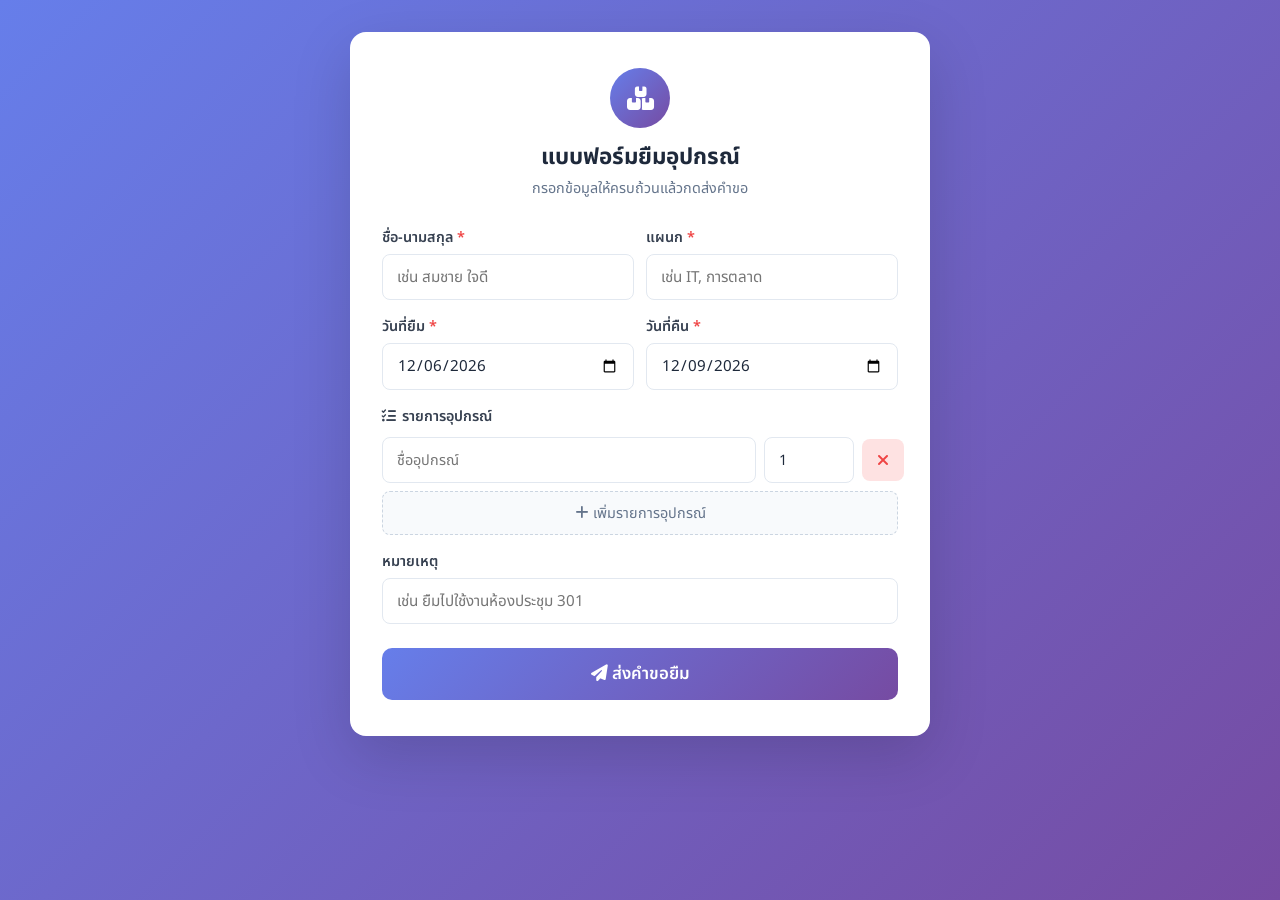
==== form.html @ 939d4cf4 "Add borrowing form page with mobile-friendly design" ====
<!DOCTYPE html>
<html lang="th">
<head>
  <meta charset="UTF-8">
  <meta name="viewport" content="width=device-width, initial-scale=1.0">
  <title>แบบฟอร์มยืมอุปกรณ์</title>
  <link rel="preconnect" href="https://fonts.googleapis.com">
  <link rel="preconnect" href="https://fonts.gstatic.com" crossorigin>
  <link href="https://fonts.googleapis.com/css2?family=Inter:wght@300;400;500;600;700&family=Noto+Sans+Thai:wght@300;400;500;600;700&display=swap" rel="stylesheet">
  <link rel="stylesheet" href="https://cdnjs.cloudflare.com/ajax/libs/font-awesome/6.4.0/css/all.min.css">
  <style>
    *, *::before, *::after { box-sizing: border-box; margin: 0; padding: 0; }

    body {
      font-family: 'Noto Sans Thai', 'Inter', sans-serif;
      background: linear-gradient(135deg, #667eea 0%, #764ba2 100%);
      min-height: 100vh;
      display: flex;
      align-items: flex-start;
      justify-content: center;
      padding: 32px 16px;
    }

    .form-card {
      background: #fff;
      border-radius: 16px;
      padding: 36px 32px;
      width: 100%;
      max-width: 580px;
      box-shadow: 0 20px 60px rgba(0,0,0,0.15);
    }

    .form-header {
      text-align: center;
      margin-bottom: 28px;
    }
    .form-header .icon-circle {
      width: 60px; height: 60px;
      background: linear-gradient(135deg, #667eea, #764ba2);
      border-radius: 50%;
      display: flex; align-items: center; justify-content: center;
      margin: 0 auto 12px;
      font-size: 1.5rem; color: #fff;
    }
    .form-header h1 { font-size: 1.4rem; font-weight: 700; color: #1e293b; }
    .form-header p { color: #64748b; font-size: 0.9rem; margin-top: 4px; }
    .required-star { color: #ef4444; }

    .form-group { margin-bottom: 16px; }
    .form-group label {
      display: block;
      font-size: 0.9rem;
      font-weight: 600;
      color: #374151;
      margin-bottom: 6px;
    }
    .form-group input, .form-group select {
      width: 100%;
      padding: 10px 14px;
      border: 1.5px solid #e2e8f0;
      border-radius: 8px;
      font-size: 0.95rem;
      font-family: inherit;
      color: #1e293b;
      transition: border-color 0.2s;
    }
    .form-group input:focus, .form-group select:focus {
      outline: none;
      border-color: #667eea;
      box-shadow: 0 0 0 3px rgba(102,126,234,0.15);
    }

    .form-row { display: grid; grid-template-columns: 1fr 1fr; gap: 12px; }

    /* Items section */
    .items-section { margin-bottom: 16px; }
    .items-label {
      font-size: 0.9rem;
      font-weight: 600;
      color: #374151;
      margin-bottom: 10px;
      display: flex;
      align-items: center;
      gap: 6px;
    }
    .item-row {
      display: grid;
      grid-template-columns: 1fr 90px 36px;
      gap: 8px;
      margin-bottom: 8px;
      align-items: center;
    }
    .item-row input {
      width: 100%;
      padding: 10px 14px;
      border: 1.5px solid #e2e8f0;
      border-radius: 8px;
      font-size: 0.9rem;
      font-family: inherit;
      color: #1e293b;
    }
    .item-row input:focus {
      outline: none;
      border-color: #667eea;
      box-shadow: 0 0 0 3px rgba(102,126,234,0.15);
    }
    .btn-remove {
      width: 36px; height: 36px;
      border: none;
      background: #fee2e2;
      color: #ef4444;
      border-radius: 8px;
      cursor: pointer;
      font-size: 1rem;
      display: flex; align-items: center; justify-content: center;
    }
    .btn-remove:hover { background: #fecaca; }

    .btn-add-item {
      width: 100%;
      padding: 9px;
      border: 1.5px dashed #cbd5e1;
      background: #f8fafc;
      border-radius: 8px;
      color: #64748b;
      font-size: 0.9rem;
      font-family: inherit;
      cursor: pointer;
      transition: all 0.2s;
    }
    .btn-add-item:hover { border-color: #667eea; color: #667eea; background: #f0f4ff; }

    .btn-submit {
      width: 100%;
      padding: 13px;
      background: linear-gradient(135deg, #667eea, #764ba2);
      color: #fff;
      border: none;
      border-radius: 10px;
      font-size: 1rem;
      font-weight: 600;
      font-family: inherit;
      cursor: pointer;
      margin-top: 8px;
      transition: opacity 0.2s;
    }
    .btn-submit:hover { opacity: 0.9; }
    .btn-submit:disabled { opacity: 0.6; cursor: not-allowed; }

    /* Success screen */
    .success-screen {
      display: none;
      text-align: center;
      padding: 20px 0;
    }
    .success-screen .success-icon {
      width: 70px; height: 70px;
      background: #dcfce7;
      border-radius: 50%;
      display: flex; align-items: center; justify-content: center;
      margin: 0 auto 16px;
      font-size: 2rem; color: #16a34a;
    }
    .success-screen h2 { color: #1e293b; margin-bottom: 8px; }
    .success-screen p { color: #64748b; font-size: 0.9rem; margin-bottom: 20px; }
    .btn-back {
      display: inline-block;
      padding: 10px 24px;
      background: #f1f5f9;
      color: #374151;
      border: none;
      border-radius: 8px;
      font-size: 0.9rem;
      font-family: inherit;
      cursor: pointer;
      text-decoration: none;
    }

    .error-msg {
      background: #fee2e2;
      color: #dc2626;
      padding: 10px 14px;
      border-radius: 8px;
      font-size: 0.9rem;
      margin-top: 8px;
      display: none;
    }

    /* Mobile: bigger touch targets */
    .form-group input, .form-group select,
    .item-row input {
      min-height: 46px;
    }
    .btn-submit { min-height: 50px; font-size: 1.05rem; }
    .btn-add-item { min-height: 44px; }
    .btn-remove { width: 42px; height: 42px; min-width: 42px; }

    @media (max-width: 520px) {
      body { padding: 0; align-items: flex-end; }
      .form-card {
        border-radius: 20px 20px 0 0;
        padding: 24px 20px 32px;
        max-width: 100%;
        min-height: unset;
      }
      .form-header { margin-bottom: 20px; }
      .form-header .icon-circle { width: 52px; height: 52px; font-size: 1.3rem; }
      .form-header h1 { font-size: 1.2rem; }
      .form-row { grid-template-columns: 1fr; gap: 0; }
      .item-row { grid-template-columns: 1fr 80px 42px; }
    }

    @media (max-width: 360px) {
      .item-row { grid-template-columns: 1fr 70px 42px; }
    }
  </style>
</head>
<body>

<div class="form-card">
  <div class="form-header">
    <div class="icon-circle"><i class="fa-solid fa-boxes-stacked"></i></div>
    <h1>แบบฟอร์มยืมอุปกรณ์</h1>
    <p>กรอกข้อมูลให้ครบถ้วนแล้วกดส่งคำขอ</p>
  </div>

  <!-- Form -->
  <form id="borrow-form">
    <div class="form-row">
      <div class="form-group">
        <label for="f-name">ชื่อ-นามสกุล <span class="required-star">*</span></label>
        <input type="text" id="f-name" placeholder="เช่น สมชาย ใจดี" required>
      </div>
      <div class="form-group">
        <label for="f-dept">แผนก <span class="required-star">*</span></label>
        <input type="text" id="f-dept" placeholder="เช่น IT, การตลาด" required>
      </div>
    </div>

    <div class="form-row">
      <div class="form-group">
        <label for="f-borrow-date">วันที่ยืม <span class="required-star">*</span></label>
        <input type="date" id="f-borrow-date" required>
      </div>
      <div class="form-group">
        <label for="f-return-date">วันที่คืน <span class="required-star">*</span></label>
        <input type="date" id="f-return-date" required>
      </div>
    </div>

    <div class="items-section">
      <div class="items-label">
        <i class="fa-solid fa-list-check"></i> รายการอุปกรณ์
      </div>
      <div id="items-container">
        <!-- item rows injected here -->
      </div>
      <button type="button" class="btn-add-item" id="btn-add-item">
        <i class="fa-solid fa-plus"></i> เพิ่มรายการอุปกรณ์
      </button>
    </div>

    <div class="form-group">
      <label for="f-notes">หมายเหตุ</label>
      <input type="text" id="f-notes" placeholder="เช่น ยืมไปใช้งานห้องประชุม 301">
    </div>

    <div class="error-msg" id="error-msg"></div>
    <button type="submit" class="btn-submit" id="btn-submit">
      <i class="fa-solid fa-paper-plane"></i> ส่งคำขอยืม
    </button>
  </form>

  <!-- Success screen -->
  <div class="success-screen" id="success-screen">
    <div class="success-icon"><i class="fa-solid fa-circle-check"></i></div>
    <h2>ส่งคำขอสำเร็จ!</h2>
    <p>ข้อมูลการยืมถูกบันทึกแล้ว<br>แอดมินจะตรวจสอบและอัปเดตสถานะให้</p>
    <button type="button" class="btn-back" id="btn-new-borrow">
      <i class="fa-solid fa-rotate-left"></i> ยืมรายการใหม่
    </button>
  </div>
</div>

<script>
  const APPS_SCRIPT_URL = 'https://script.google.com/macros/s/AKfycbyslB1Jv5FeXj5VaGGVeiKqm5rPLAuMg3bUA2riKLbvOQYLcpCAYk08VL5S-X4cAIs2sQ/exec';

  // Set default dates
  function pad(n) { return String(n).padStart(2, '0'); }
  function todayStr() {
    const d = new Date();
    return `${d.getFullYear()}-${pad(d.getMonth()+1)}-${pad(d.getDate())}`;
  }
  document.getElementById('f-borrow-date').value = todayStr();
  const ret = new Date(); ret.setDate(ret.getDate() + 3);
  document.getElementById('f-return-date').value = `${ret.getFullYear()}-${pad(ret.getMonth()+1)}-${pad(ret.getDate())}`;

  // Item rows
  let itemCount = 0;

  function addItemRow() {
    itemCount++;
    const container = document.getElementById('items-container');
    const div = document.createElement('div');
    div.className = 'item-row';
    div.dataset.item = itemCount;
    div.innerHTML = `
      <input type="text" class="item-name" placeholder="ชื่ออุปกรณ์" required>
      <input type="number" class="item-qty" min="1" value="1" placeholder="จำนวน">
      <button type="button" class="btn-remove" onclick="removeItem(this)">
        <i class="fa-solid fa-xmark"></i>
      </button>
    `;
    container.appendChild(div);
  }

  function removeItem(btn) {
    const rows = document.querySelectorAll('.item-row');
    if (rows.length <= 1) return;
    btn.closest('.item-row').remove();
  }

  document.getElementById('btn-add-item').addEventListener('click', addItemRow);
  addItemRow(); // start with 1 row

  // Submit
  document.getElementById('borrow-form').addEventListener('submit', async (e) => {
    e.preventDefault();
    const errEl = document.getElementById('error-msg');
    errEl.style.display = 'none';

    const name = document.getElementById('f-name').value.trim();
    const dept = document.getElementById('f-dept').value.trim();
    const borrowDate = document.getElementById('f-borrow-date').value;
    const returnDate = document.getElementById('f-return-date').value;
    const notes = document.getElementById('f-notes').value.trim();

    // Collect items
    const rows = document.querySelectorAll('.item-row');
    const itemParts = [];
    let valid = true;
    rows.forEach(row => {
      const name_ = row.querySelector('.item-name').value.trim();
      const qty = row.querySelector('.item-qty').value || '1';
      if (!name_) { valid = false; return; }
      itemParts.push(`${name_} x${qty}`);
    });

    if (!valid || itemParts.length === 0) {
      errEl.textContent = 'กรุณากรอกชื่ออุปกรณ์ให้ครบทุกรายการ';
      errEl.style.display = 'block';
      return;
    }

    const equipment = itemParts.join(', ');
    const btn = document.getElementById('btn-submit');
    btn.disabled = true;
    btn.innerHTML = '<i class="fa-solid fa-spinner fa-spin"></i> กำลังส่ง...';

    try {
      const now = new Date();
      const timestamp = `${now.getFullYear()}-${pad(now.getMonth()+1)}-${pad(now.getDate())}T${pad(now.getHours())}:${pad(now.getMinutes())}:${pad(now.getSeconds())}`;

      const record = {
        id: 'rec-' + Date.now(),
        timestamp,
        name,
        surname: dept,
        equipment,
        borrowDate,
        returnDate,
        status: 'กำลังยืม',
        notes
      };

      await fetch(APPS_SCRIPT_URL, {
        method: 'POST',
        redirect: 'follow',
        body: JSON.stringify({ action: 'addRecord', record })
      });

      document.getElementById('borrow-form').style.display = 'none';
      document.getElementById('success-screen').style.display = 'block';

    } catch (err) {
      errEl.textContent = 'เกิดข้อผิดพลาด กรุณาลองใหม่อีกครั้ง';
      errEl.style.display = 'block';
      btn.disabled = false;
      btn.innerHTML = '<i class="fa-solid fa-paper-plane"></i> ส่งคำขอยืม';
    }
  });

  document.getElementById('btn-new-borrow').addEventListener('click', () => {
    document.getElementById('borrow-form').reset();
    document.getElementById('items-container').innerHTML = '';
    addItemRow();
    document.getElementById('f-borrow-date').value = todayStr();
    document.getElementById('borrow-form').style.display = 'block';
    document.getElementById('success-screen').style.display = 'none';
    document.getElementById('btn-submit').disabled = false;
    document.getElementById('btn-submit').innerHTML = '<i class="fa-solid fa-paper-plane"></i> ส่งคำขอยืม';
  });
</script>
</body>
</html>
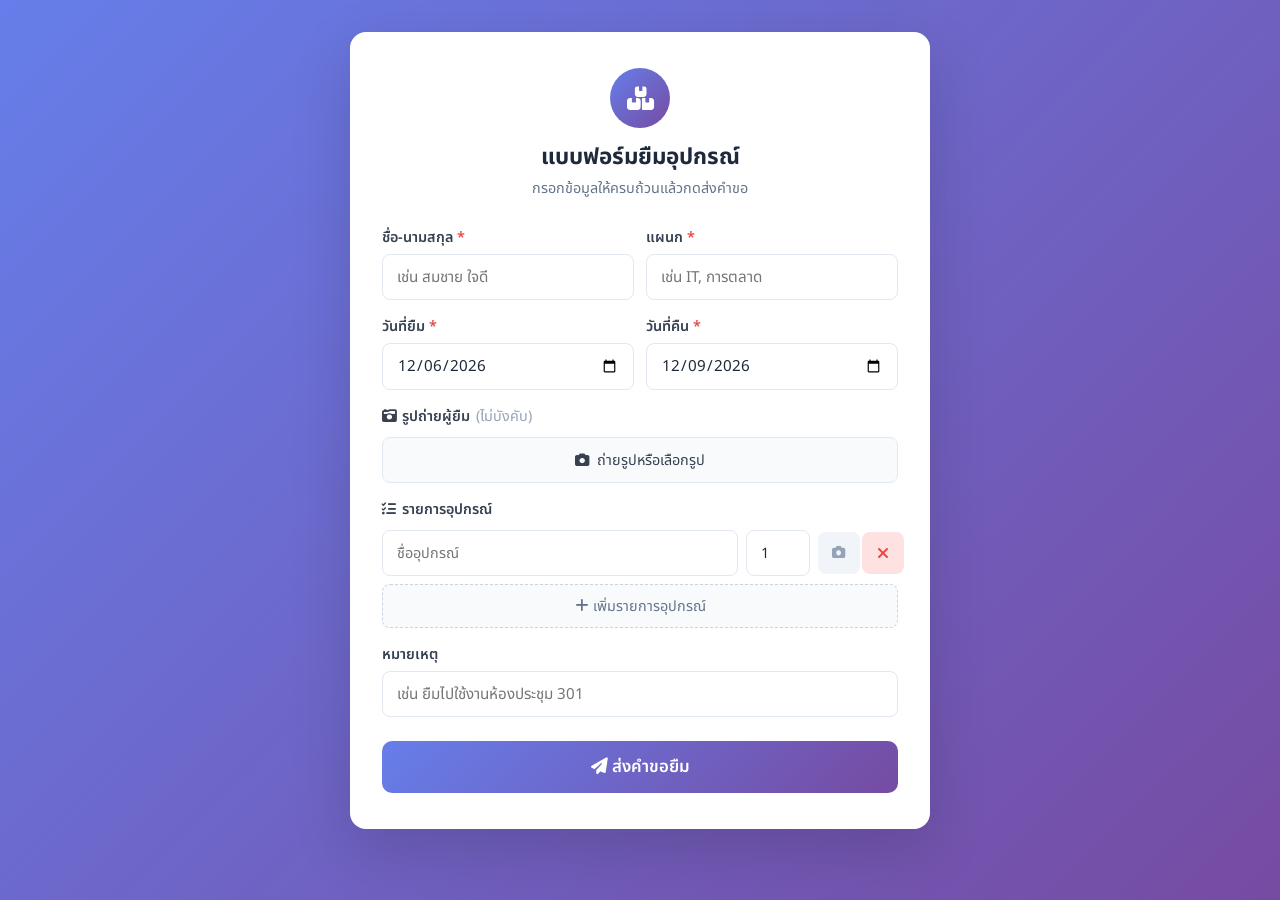
==== commit 7eaeda7e: "Add camera capture in form, photo popup in dashboard" ====
--- a/form.html
+++ b/form.html
@@ -85,7 +85,7 @@
     }
     .item-row {
       display: grid;
-      grid-template-columns: 1fr 90px 36px;
+      grid-template-columns: 1fr 64px 36px 36px;
       gap: 8px;
       margin-bottom: 8px;
       align-items: center;
@@ -115,6 +115,54 @@
       display: flex; align-items: center; justify-content: center;
     }
     .btn-remove:hover { background: #fecaca; }
+
+    .btn-cam-item {
+      width: 36px; height: 36px;
+      border: none;
+      background: #f1f5f9;
+      color: #94a3b8;
+      border-radius: 8px;
+      cursor: pointer;
+      font-size: 0.85rem;
+      display: flex; align-items: center; justify-content: center;
+      transition: background 0.15s, color 0.15s;
+      position: relative;
+    }
+    .btn-cam-item.has-photo { background: #e0e7ff; color: #667eea; }
+    .btn-cam-item:hover { background: #e2e8f0; color: #64748b; }
+
+    /* Selfie section */
+    .selfie-section { margin-bottom: 16px; }
+    .selfie-wrap { display: flex; gap: 10px; align-items: center; }
+    .selfie-preview {
+      position: relative; width: 60px; height: 60px; flex-shrink: 0;
+      display: none;
+    }
+    .selfie-preview img {
+      width: 60px; height: 60px;
+      border-radius: 8px; object-fit: cover;
+      border: 2px solid #667eea;
+    }
+    .btn-clear-photo {
+      position: absolute; top: -6px; right: -6px;
+      width: 20px; height: 20px;
+      background: #ef4444; color: #fff;
+      border: none; border-radius: 50%;
+      cursor: pointer; font-size: 0.6rem;
+      display: flex; align-items: center; justify-content: center;
+    }
+    .btn-camera-label {
+      display: flex; align-items: center; justify-content: center;
+      gap: 8px; flex: 1;
+      padding: 10px 16px;
+      background: #f8fafc;
+      border: 1.5px solid #e2e8f0;
+      border-radius: 8px;
+      color: #374151; font-size: 0.9rem;
+      font-family: inherit; cursor: pointer;
+      transition: all 0.2s; min-height: 46px;
+    }
+    .btn-camera-label:hover { border-color: #667eea; color: #667eea; background: #f0f4ff; }
 
     .btn-add-item {
       width: 100%;
@@ -194,6 +242,7 @@
     .btn-submit { min-height: 50px; font-size: 1.05rem; }
     .btn-add-item { min-height: 44px; }
     .btn-remove { width: 42px; height: 42px; min-width: 42px; }
+    .btn-cam-item { width: 42px; height: 42px; min-width: 42px; }
 
     @media (max-width: 520px) {
       body { padding: 0; align-items: flex-end; }
@@ -207,11 +256,11 @@
       .form-header .icon-circle { width: 52px; height: 52px; font-size: 1.3rem; }
       .form-header h1 { font-size: 1.2rem; }
       .form-row { grid-template-columns: 1fr; gap: 0; }
-      .item-row { grid-template-columns: 1fr 80px 42px; }
+      .item-row { grid-template-columns: 1fr 58px 42px 42px; }
     }
 
     @media (max-width: 360px) {
-      .item-row { grid-template-columns: 1fr 70px 42px; }
+      .item-row { grid-template-columns: 1fr 52px 38px 38px; }
     }
   </style>
 </head>
@@ -245,6 +294,23 @@
       <div class="form-group">
         <label for="f-return-date">วันที่คืน <span class="required-star">*</span></label>
         <input type="date" id="f-return-date" required>
+      </div>
+    </div>
+
+    <!-- Selfie -->
+    <div class="selfie-section">
+      <div class="items-label">
+        <i class="fa-solid fa-camera-retro"></i> รูปถ่ายผู้ยืม <span style="font-weight:400;color:#94a3b8">(ไม่บังคับ)</span>
+      </div>
+      <div class="selfie-wrap">
+        <div class="selfie-preview" id="selfie-preview">
+          <img id="selfie-img" src="" alt="selfie">
+          <button type="button" class="btn-clear-photo" id="btn-clear-selfie">&times;</button>
+        </div>
+        <label for="selfie-input" class="btn-camera-label">
+          <i class="fa-solid fa-camera"></i> ถ่ายรูปหรือเลือกรูป
+        </label>
+        <input type="file" id="selfie-input" accept="image/*" capture="user" style="display:none">
       </div>
     </div>
 
@@ -283,7 +349,7 @@
 </div>
 
 <script>
-  const APPS_SCRIPT_URL = 'https://script.google.com/macros/s/AKfycbyslB1Jv5FeXj5VaGGVeiKqm5rPLAuMg3bUA2riKLbvOQYLcpCAYk08VL5S-X4cAIs2sQ/exec';
+  const APPS_SCRIPT_URL = 'https://script.google.com/macros/s/AKfycbzCSPfmIk7mn5_EXMTZgWRlkKUWzjkZjskCpszjJp3ijQ2oA_y5edXqP_TbcwHQ41eOng/exec';
 
   // Set default dates
   function pad(n) { return String(n).padStart(2, '0'); }
@@ -295,35 +361,99 @@
   const ret = new Date(); ret.setDate(ret.getDate() + 3);
   document.getElementById('f-return-date').value = `${ret.getFullYear()}-${pad(ret.getMonth()+1)}-${pad(ret.getDate())}`;
 
-  // Item rows
+  // ---- Compress image to JPEG base64 (max 320px, quality 0.5) ----
+  function compressImage(file) {
+    return new Promise(resolve => {
+      const reader = new FileReader();
+      reader.onload = ev => {
+        const img = new Image();
+        img.onload = () => {
+          const MAX = 320;
+          const ratio = Math.min(MAX / img.width, MAX / img.height, 1);
+          const w = Math.round(img.width * ratio);
+          const h = Math.round(img.height * ratio);
+          const canvas = document.createElement('canvas');
+          canvas.width = w; canvas.height = h;
+          canvas.getContext('2d').drawImage(img, 0, 0, w, h);
+          resolve(canvas.toDataURL('image/jpeg', 0.5));
+        };
+        img.src = ev.target.result;
+      };
+      reader.readAsDataURL(file);
+    });
+  }
+
+  // ---- Selfie capture ----
+  let selfieData = '';
+
+  document.getElementById('selfie-input').addEventListener('change', async function() {
+    const file = this.files[0];
+    if (!file) return;
+    selfieData = await compressImage(file);
+    document.getElementById('selfie-img').src = selfieData;
+    document.getElementById('selfie-preview').style.display = 'block';
+  });
+
+  document.getElementById('btn-clear-selfie').addEventListener('click', () => {
+    selfieData = '';
+    document.getElementById('selfie-preview').style.display = 'none';
+    document.getElementById('selfie-img').src = '';
+    document.getElementById('selfie-input').value = '';
+  });
+
+  // ---- Item rows ----
   let itemCount = 0;
 
   function addItemRow() {
     itemCount++;
+    const id = itemCount;
     const container = document.getElementById('items-container');
     const div = document.createElement('div');
     div.className = 'item-row';
-    div.dataset.item = itemCount;
+    div.dataset.item = id;
+    div.dataset.photo = '';
     div.innerHTML = `
       <input type="text" class="item-name" placeholder="ชื่ออุปกรณ์" required>
-      <input type="number" class="item-qty" min="1" value="1" placeholder="จำนวน">
-      <button type="button" class="btn-remove" onclick="removeItem(this)">
+      <input type="number" class="item-qty" min="1" value="1">
+      <button type="button" class="btn-cam-item" title="ถ่ายรูปสิ่งของ">
+        <i class="fa-solid fa-camera"></i>
+      </button>
+      <button type="button" class="btn-remove">
         <i class="fa-solid fa-xmark"></i>
       </button>
+      <input type="file" class="item-file-input" accept="image/*" style="display:none">
     `;
     container.appendChild(div);
   }
 
-  function removeItem(btn) {
-    const rows = document.querySelectorAll('.item-row');
-    if (rows.length <= 1) return;
-    btn.closest('.item-row').remove();
-  }
+  // Event delegation for item rows
+  document.getElementById('items-container').addEventListener('click', e => {
+    const camBtn = e.target.closest('.btn-cam-item');
+    const removeBtn = e.target.closest('.btn-remove');
+    if (camBtn) {
+      camBtn.closest('.item-row').querySelector('.item-file-input').click();
+    }
+    if (removeBtn) {
+      const rows = document.querySelectorAll('.item-row');
+      if (rows.length > 1) removeBtn.closest('.item-row').remove();
+    }
+  });
+
+  document.getElementById('items-container').addEventListener('change', async e => {
+    const fileInput = e.target.closest('.item-file-input');
+    if (!fileInput || !fileInput.files[0]) return;
+    const row = fileInput.closest('.item-row');
+    const compressed = await compressImage(fileInput.files[0]);
+    row.dataset.photo = compressed;
+    const camBtn = row.querySelector('.btn-cam-item');
+    camBtn.classList.add('has-photo');
+    camBtn.title = 'มีรูปแล้ว — กดเพื่อเปลี่ยน';
+  });
 
   document.getElementById('btn-add-item').addEventListener('click', addItemRow);
-  addItemRow(); // start with 1 row
-
-  // Submit
+  addItemRow();
+
+  // ---- Submit ----
   document.getElementById('borrow-form').addEventListener('submit', async (e) => {
     e.preventDefault();
     const errEl = document.getElementById('error-msg');
@@ -335,15 +465,16 @@
     const returnDate = document.getElementById('f-return-date').value;
     const notes = document.getElementById('f-notes').value.trim();
 
-    // Collect items
     const rows = document.querySelectorAll('.item-row');
     const itemParts = [];
+    const equipPhotos = {};
     let valid = true;
-    rows.forEach(row => {
-      const name_ = row.querySelector('.item-name').value.trim();
+    rows.forEach((row, idx) => {
+      const itemName = row.querySelector('.item-name').value.trim();
       const qty = row.querySelector('.item-qty').value || '1';
-      if (!name_) { valid = false; return; }
-      itemParts.push(`${name_} x${qty}`);
+      if (!itemName) { valid = false; return; }
+      itemParts.push(`${itemName} x${qty}`);
+      if (row.dataset.photo) equipPhotos[idx] = row.dataset.photo;
     });
 
     if (!valid || itemParts.length === 0) {
@@ -353,9 +484,9 @@
     }
 
     const equipment = itemParts.join(', ');
-    const btn = document.getElementById('btn-submit');
-    btn.disabled = true;
-    btn.innerHTML = '<i class="fa-solid fa-spinner fa-spin"></i> กำลังส่ง...';
+    const submitBtn = document.getElementById('btn-submit');
+    submitBtn.disabled = true;
+    submitBtn.innerHTML = '<i class="fa-solid fa-spinner fa-spin"></i> กำลังส่ง...';
 
     try {
       const now = new Date();
@@ -370,7 +501,9 @@
         borrowDate,
         returnDate,
         status: 'กำลังยืม',
-        notes
+        notes,
+        selfiePhoto: selfieData,
+        equipmentPhotos: Object.keys(equipPhotos).length > 0 ? JSON.stringify(equipPhotos) : ''
       };
 
       await fetch(APPS_SCRIPT_URL, {
@@ -385,12 +518,16 @@
     } catch (err) {
       errEl.textContent = 'เกิดข้อผิดพลาด กรุณาลองใหม่อีกครั้ง';
       errEl.style.display = 'block';
-      btn.disabled = false;
-      btn.innerHTML = '<i class="fa-solid fa-paper-plane"></i> ส่งคำขอยืม';
+      submitBtn.disabled = false;
+      submitBtn.innerHTML = '<i class="fa-solid fa-paper-plane"></i> ส่งคำขอยืม';
     }
   });
 
   document.getElementById('btn-new-borrow').addEventListener('click', () => {
+    selfieData = '';
+    document.getElementById('selfie-preview').style.display = 'none';
+    document.getElementById('selfie-img').src = '';
+    document.getElementById('selfie-input').value = '';
     document.getElementById('borrow-form').reset();
     document.getElementById('items-container').innerHTML = '';
     addItemRow();
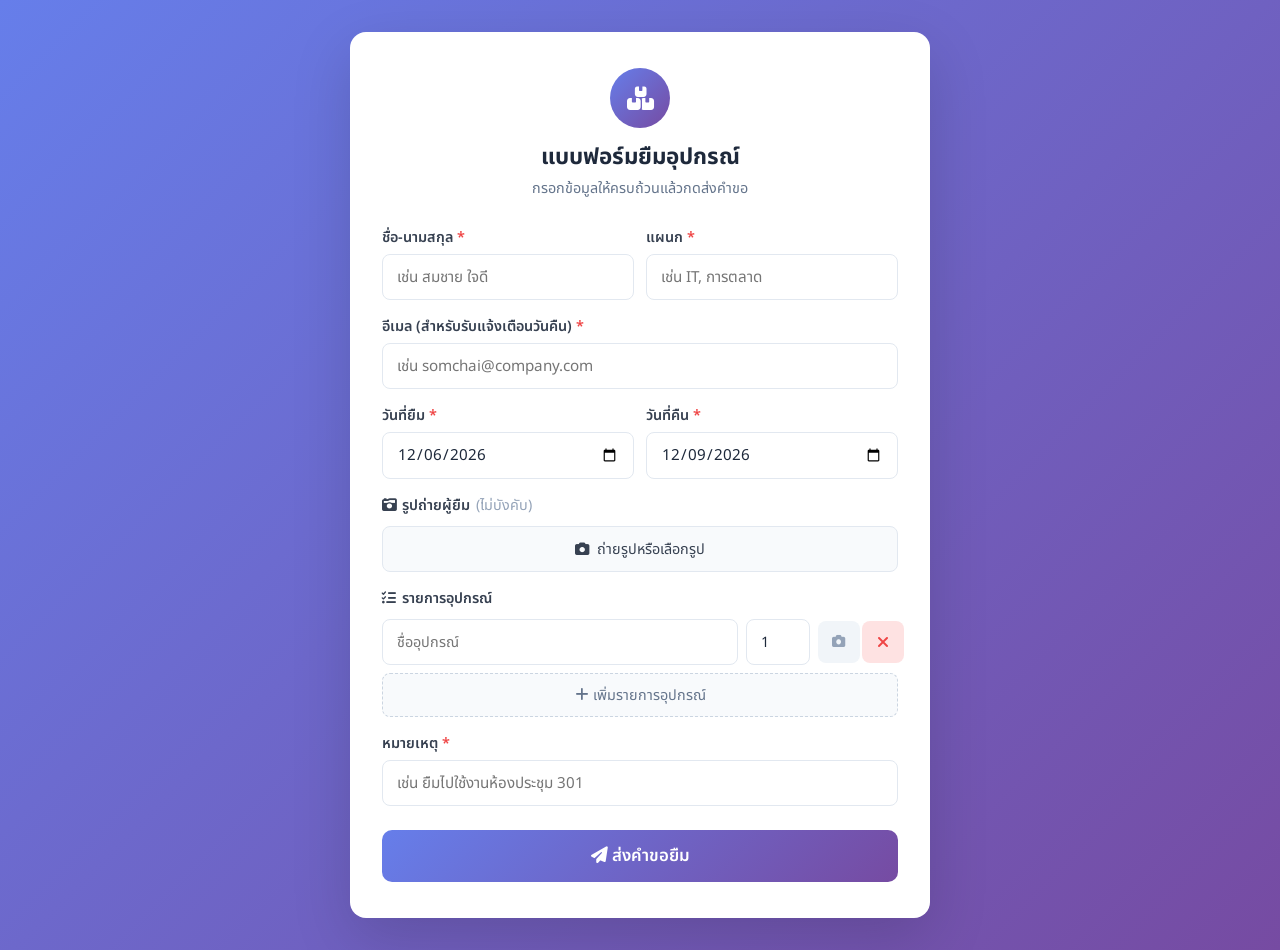
==== commit 163ec7ba: "Add email field to form and dashboard, make notes required - form.html: add email input (required), " ====
--- a/form.html
+++ b/form.html
@@ -286,6 +286,11 @@
       </div>
     </div>
 
+    <div class="form-group">
+      <label for="f-email">อีเมล (สำหรับรับแจ้งเตือนวันคืน) <span class="required-star">*</span></label>
+      <input type="email" id="f-email" placeholder="เช่น somchai@company.com" required>
+    </div>
+
     <div class="form-row">
       <div class="form-group">
         <label for="f-borrow-date">วันที่ยืม <span class="required-star">*</span></label>
@@ -327,8 +332,8 @@
     </div>
 
     <div class="form-group">
-      <label for="f-notes">หมายเหตุ</label>
-      <input type="text" id="f-notes" placeholder="เช่น ยืมไปใช้งานห้องประชุม 301">
+      <label for="f-notes">หมายเหตุ <span class="required-star">*</span></label>
+      <input type="text" id="f-notes" placeholder="เช่น ยืมไปใช้งานห้องประชุม 301" required>
     </div>
 
     <div class="error-msg" id="error-msg"></div>
@@ -349,7 +354,7 @@
 </div>
 
 <script>
-  const APPS_SCRIPT_URL = 'https://script.google.com/macros/s/AKfycbzCSPfmIk7mn5_EXMTZgWRlkKUWzjkZjskCpszjJp3ijQ2oA_y5edXqP_TbcwHQ41eOng/exec';
+  const APPS_SCRIPT_URL = 'https://script.google.com/macros/s/AKfycbxETpN-KpYyEK0imYj15V1k8IhVpvIj2IiRe44VBsK22q7pvUIcaDhN53wUE5OCDbwJZQ/exec';
 
   // Set default dates
   function pad(n) { return String(n).padStart(2, '0'); }
@@ -461,6 +466,7 @@
 
     const name = document.getElementById('f-name').value.trim();
     const dept = document.getElementById('f-dept').value.trim();
+    const email = document.getElementById('f-email').value.trim();
     const borrowDate = document.getElementById('f-borrow-date').value;
     const returnDate = document.getElementById('f-return-date').value;
     const notes = document.getElementById('f-notes').value.trim();
@@ -497,10 +503,11 @@
         timestamp,
         name,
         surname: dept,
+        email,
         equipment,
         borrowDate,
         returnDate,
-        status: 'กำลังยืม',
+        status: (returnDate && returnDate < `${now.getFullYear()}-${pad(now.getMonth()+1)}-${pad(now.getDate())}`) ? 'คืนแล้ว' : 'กำลังยืม',
         notes,
         selfiePhoto: selfieData,
         equipmentPhotos: Object.keys(equipPhotos).length > 0 ? JSON.stringify(equipPhotos) : ''
